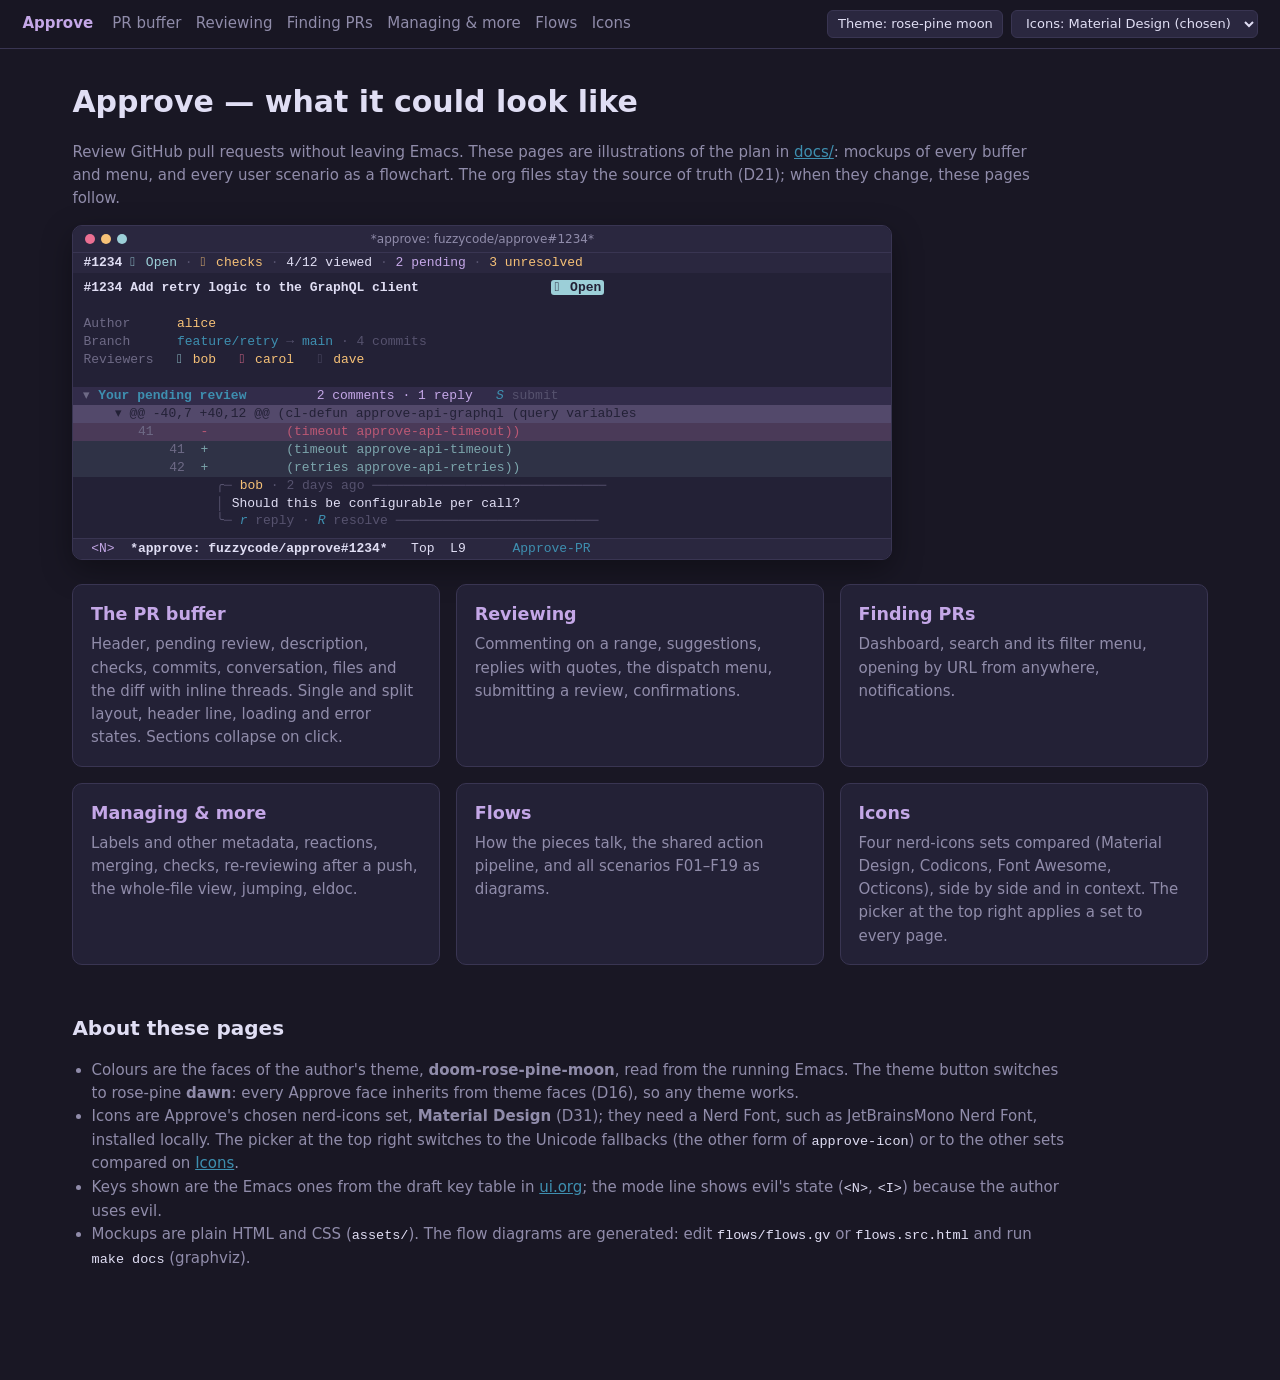
==== docs/html/index.html @ 1b1d90ea "feat(sections): show author, repository, branch and dates as metadata rows The header was the title," ====
<!doctype html>
<html lang="en" data-theme="moon">
<head>
<meta charset="utf-8">
<meta name="viewport" content="width=device-width, initial-scale=1">
<title>Approve — what it could look like</title>
<link rel="stylesheet" href="assets/approve.css">
<script src="assets/approve.js"></script>
</head>
<body>
<header class="top">
  <a class="brand" href="index.html">Approve</a>
  <nav>
    <a href="pr.html">PR buffer</a>
    <a href="review.html">Reviewing</a>
    <a href="find.html">Finding PRs</a>
    <a href="manage.html">Managing &amp; more</a>
    <a href="flows.html">Flows</a>
    <a href="icons.html">Icons</a>
  </nav>
  <div class="toggles"><button id="theme-btn">Theme</button><button id="icons-btn">Icons</button></div>
</header>

<main>
<h1>Approve — what it could look like</h1>
<p class="lead">Review GitHub pull requests without leaving Emacs. These pages are illustrations of the plan in
<a href="../index.org">docs/</a>: mockups of every buffer and menu, and every user scenario as a flowchart.
The org files stay the source of truth (D21); when they change, these pages follow.</p>

<div class="emacs" style="max-width:820px">
<div class="tb">*approve: fuzzycode/approve#1234*</div>
<div class="win">
<div class="hl"><span class="b">#1234</span> <span class="ok"><i data-i="open">●</i> Open</span> <span class="d">·</span> <span class="wa"><i data-i="check-pending">◐</i> checks</span> <span class="d">·</span> 4/12 viewed <span class="d">·</span> <span class="ir">2 pending</span> <span class="d">·</span> <span class="wa">3 unresolved</span></div>
<div class="buf">
<p><span class="t">#1234 Add retry logic to the GraphQL client</span>                 <span class="badge open"><i data-i="open">●</i> Open</span></p>
<p></p>
<p><span class="m">Author</span>      <span class="u">alice</span></p>
<p><span class="m">Branch</span>      <span class="pi">feature/retry</span> <span class="d">→</span> <span class="pi">main</span> <span class="d">· 4 commits</span></p>
<p><span class="m">Reviewers</span>   <span class="ok"><i data-i="approved">✓</i></span> <span class="u">bob</span>   <span class="er"><i data-i="changes-requested">✗</i></span> <span class="u">carol</span>   <span class="d"><i data-i="requested">○</i></span> <span class="u">dave</span></p>
<p></p>
<p class="pend"><span class="tog"></span> <span class="h">Your pending review</span>         <span class="ir">2 comments · 1 reply</span>   <span class="k">S</span> <span class="d">submit</span></p>
<p class="hunk">    ▾ @@ -40,7 +40,12 @@ (cl-defun approve-api-graphql (query variables</p>
<p class="del">       <span class="ln">41    </span>  -          (timeout approve-api-timeout))</p>
<p class="add">       <span class="ln">    41</span>  +          (timeout approve-api-timeout)</p>
<p class="add">       <span class="ln">    42</span>  +          (retries approve-api-retries))</p>
<p>                 <span class="d">╭─</span> <span class="u">bob</span> <span class="d">· 2 days ago ──────────────────────────────</span></p>
<p>                 <span class="d">│</span> Should this be configurable per call?</p>
<p>                 <span class="d">╰─</span> <span class="k">r</span> <span class="d">reply ·</span> <span class="k">R</span> <span class="d">resolve ──────────────────────────</span></p>
</div>
<div class="ml"> <span class="ir">&lt;N&gt;</span>  <span class="b">*approve: fuzzycode/approve#1234*</span>   Top  L9      <span class="pi">Approve-PR</span></div>
</div>
</div>

<div class="cards">
  <a class="card" href="pr.html"><h3>The PR buffer</h3>
    <p>Header, pending review, description, checks, commits, conversation, files and the diff with inline threads.
    Single and split layout, header line, loading and error states. Sections collapse on click.</p></a>
  <a class="card" href="review.html"><h3>Reviewing</h3>
    <p>Commenting on a range, suggestions, replies with quotes, the dispatch menu, submitting a review,
    confirmations.</p></a>
  <a class="card" href="find.html"><h3>Finding PRs</h3>
    <p>Dashboard, search and its filter menu, opening by URL from anywhere, notifications.</p></a>
  <a class="card" href="manage.html"><h3>Managing &amp; more</h3>
    <p>Labels and other metadata, reactions, merging, checks, re-reviewing after a push, the whole-file view,
    jumping, eldoc.</p></a>
  <a class="card" href="flows.html"><h3>Flows</h3>
    <p>How the pieces talk, the shared action pipeline, and all scenarios F01–F19 as diagrams.</p></a>
  <a class="card" href="icons.html"><h3>Icons</h3>
    <p>Four nerd-icons sets compared (Material Design, Codicons, Font Awesome, Octicons), side by side and in
    context. The picker at the top right applies a set to every page.</p></a>
</div>

<section class="shot">
<h2>About these pages</h2>
<ul>
  <li>Colours are the faces of the author's theme, <b>doom-rose-pine-moon</b>, read from the running Emacs. The theme
      button switches to rose-pine <b>dawn</b>: every Approve face inherits from theme faces (D16), so any theme works.</li>
  <li>Icons are Approve's chosen nerd-icons set, <b>Material Design</b> (D31); they need a Nerd Font, such as
      JetBrainsMono Nerd Font, installed locally. The picker at the top right switches to the Unicode fallbacks
      (the other form of <code>approve-icon</code>) or to the other sets compared on <a href="icons.html">Icons</a>.</li>
  <li>Keys shown are the Emacs ones from the draft key table in <a href="../ui.org">ui.org</a>; the mode line shows
      evil's state (<code>&lt;N&gt;</code>, <code>&lt;I&gt;</code>) because the author uses evil.</li>
  <li>Mockups are plain HTML and CSS (<code>assets/</code>). The flow diagrams are generated: edit
      <code>flows/flows.gv</code> or <code>flows.src.html</code> and run <code>make docs</code> (graphviz).</li>
</ul>
</section>
</main>
</body>
</html>
---- docs/html/assets/approve.css ----
/* Approve — HTML mockups.
   Colours are the faces of doom-rose-pine-moon as the author's Emacs shows
   them (default, magit-section-heading, magit-diff-*, shadow, success, …).
   The "dawn" theme shows the same mockups with rose-pine's light palette:
   every Approve face inherits from theme faces (D16), so both just work. */

:root,
[data-theme="moon"] {
  --page: #191724;
  --page-fg: #e0def4;
  --page-muted: #908caa;
  --bg: #232136;
  --fg: #e0def4;
  --surface: #2a273f;
  --overlay: #393552;
  --muted: #6e6a86;
  --subtle: #908caa;
  --shadow: #56526e;
  --love: #eb6f92;
  --gold: #f6c177;
  --rose: #ea9a97;
  --pine: #3e8fb0;
  --foam: #9ccfd8;
  --iris: #c4a7e7;
  --hl-low: #2a283e;
  --hl-med: #44415a;
  --add-fg: #7ca5ac;
  --add-bg: #2f3246;
  --del-fg: #bc5874;
  --del-bg: #4a3a58;
  --hunk-fg: #232136;
  --hunk-bg: #53496b;
  --pending-bg: #322c4a;
  --target-bg: #393552;
  --fringe: #44415a;
}

[data-theme="dawn"] {
  --page: #f2e9e1;
  --page-fg: #575279;
  --page-muted: #797593;
  --bg: #faf4ed;
  --fg: #575279;
  --surface: #f2e9e1;
  --overlay: #dfdad9;
  --muted: #9893a5;
  --subtle: #797593;
  --shadow: #a8a3b3;
  --love: #b4637a;
  --gold: #ea9d34;
  --rose: #d7827e;
  --pine: #286983;
  --foam: #56949f;
  --iris: #907aa9;
  --hl-low: #f4ede8;
  --hl-med: #dfdad9;
  --add-fg: #286983;
  --add-bg: #e3ecec;
  --del-fg: #b4637a;
  --del-bg: #f3e0e0;
  --hunk-fg: #faf4ed;
  --hunk-bg: #9893a5;
  --pending-bg: #efe6f3;
  --target-bg: #dfdad9;
  --fringe: #cecacd;
}

/* ---------- Page ---------- */

* { box-sizing: border-box; }

html { background: var(--page); color: var(--page-fg); }

body {
  margin: 0;
  font: 15px/1.55 system-ui, -apple-system, "Segoe UI", sans-serif;
}

a { color: var(--pine); }

.top {
  position: sticky; top: 0; z-index: 10;
  display: flex; gap: 1.2rem; align-items: center; flex-wrap: wrap;
  padding: .6rem 1.4rem;
  background: color-mix(in srgb, var(--page) 88%, transparent);
  backdrop-filter: blur(6px);
  border-bottom: 1px solid var(--overlay);
}
.top .brand { font-weight: 700; color: var(--iris); text-decoration: none; }
.top nav { display: flex; gap: .9rem; flex-wrap: wrap; }
.top nav a { color: var(--page-muted); text-decoration: none; }
.top nav a[aria-current="page"], .top nav a:hover { color: var(--page-fg); }
.top .toggles { margin-left: auto; display: flex; gap: .5rem; }
.top button, .top select {
  font: inherit; font-size: 13px; cursor: pointer;
  color: var(--page-fg); background: var(--surface);
  border: 1px solid var(--overlay); border-radius: 6px; padding: .2rem .6rem;
}

main { max-width: 1180px; margin: 0 auto; padding: 1.5rem 1.4rem 4rem; }
main > h1 { margin: .4rem 0 .2rem; }
.lead { color: var(--page-muted); max-width: 60rem; }

.toc { columns: 2; max-width: 52rem; color: var(--page-muted); }
.toc a { color: var(--page-fg); }

section.shot { margin: 3rem 0; scroll-margin-top: 4rem; }
section.shot > h2 { margin: 0 0 .2rem; font-size: 1.25rem; }
section.shot > h2 .ref { font-size: .8rem; font-weight: 400; color: var(--page-muted); margin-left: .6rem; }
section.shot > p, section.shot > ul { max-width: 62rem; color: var(--page-muted); }
section.shot > ul { padding-left: 1.2rem; }
section.shot code, .lead code, .card code {
  font-family: "JetBrainsMono Nerd Font Mono", "JetBrains Mono", ui-monospace, Menlo, monospace;
  font-size: .9em; color: var(--page-fg);
}

.cards { display: grid; grid-template-columns: repeat(auto-fill, minmax(300px, 1fr)); gap: 1rem; margin: 1.5rem 0; }
.card {
  display: block; padding: 1rem 1.1rem; border-radius: 10px; text-decoration: none;
  background: var(--bg); border: 1px solid var(--overlay); color: var(--page-fg);
}
.card:hover { border-color: var(--iris); }
.card h3 { margin: 0 0 .3rem; color: var(--iris); }
.card p { margin: 0; color: var(--page-muted); }

.hint-click { font-size: .85rem; color: var(--page-muted); }

/* ---------- Emacs frame ---------- */

.emacs {
  --mono: "JetBrainsMono Nerd Font Mono", "JetBrains Mono", ui-monospace, "SF Mono", Menlo, monospace;
  margin: .8rem 0 .4rem;
  background: var(--bg); color: var(--fg);
  font-family: var(--mono); font-size: 13px; line-height: 1.38;
  border: 1px solid var(--overlay); border-radius: 10px;
  box-shadow: 0 10px 30px rgba(0, 0, 0, .35);
  overflow: hidden;
}
[data-theme="dawn"] .emacs { box-shadow: 0 8px 24px rgba(87, 82, 121, .18); }

.emacs .tb {
  position: relative; text-align: center;
  font: 12px/26px system-ui, sans-serif; color: var(--subtle);
  background: var(--surface); border-bottom: 1px solid var(--overlay);
}
.emacs .tb::before {
  content: ""; position: absolute; left: 12px; top: 8px; width: 10px; height: 10px;
  border-radius: 50%; background: #eb6f92;
  box-shadow: 16px 0 0 #f6c177, 32px 0 0 #9ccfd8;
}

.win { display: flex; flex-direction: column; min-width: 0; }
.split { display: flex; }
.split > .win { flex: 1 1 0; min-width: 0; }
.split > .win + .win { border-left: 1px solid var(--overlay); }
.stack > .win + .win, .stack > .tr { border-top: 1px solid var(--overlay); }

.hl, .ml, .echo, .buf p, .tr p, .mini p { white-space: pre; }

.hl { background: var(--surface); padding: 1px 10px; }
.ml { background: var(--surface); padding: 1px 10px; border-top: 1px solid var(--overlay); }
.ml.off { background: var(--hl-low); color: var(--muted); }
.echo { padding: 1px 10px; min-height: 1.38em; border-top: 1px solid var(--overlay); }

.buf { padding: 6px 0 8px; overflow-x: auto; }
.buf.short { max-height: 13.5em; overflow-y: hidden; }
.buf p, .tr p, .mini p { margin: 0; padding: 0 10px; min-height: 1.38em; }
.tr { padding: 4px 0 6px; background: var(--bg); }
.mini { padding: 2px 0 4px; border-top: 1px solid var(--overlay); }

/* Line-level faces (whole line, extended like :extend t) */
.buf p.add { background: var(--add-bg); color: var(--add-fg); }
.buf p.del { background: var(--del-bg); color: var(--del-fg); }
.buf p.hunk { background: var(--hunk-bg); color: var(--hunk-fg); }
.buf p.pend { background: var(--pending-bg); }
.buf p.tgt { background: var(--target-bg); }
.buf p.cur { background: var(--hl-low); }
.mini p.sel { background: var(--overlay); }

/* Text faces */
.h { color: var(--pine); font-weight: 700; }          /* magit-section-heading */
.t { color: var(--fg); font-weight: 700; }            /* approve-title */
.fh { color: var(--fg); font-weight: 700; }           /* magit-diff-file-heading */
.d { color: var(--shadow); }                          /* shadow / approve-dim */
.m { color: var(--muted); }                           /* comments, hashes, dates */
.u { color: var(--gold); }                            /* magit-log-author */
.ok { color: var(--foam); }                           /* success */
.er { color: var(--love); }                           /* error */
.wa { color: var(--gold); }                           /* warning */
.ir { color: var(--iris); }
.ro { color: var(--rose); }
.pi { color: var(--pine); }
.b { font-weight: 700; }
.it { font-style: italic; }
.k { color: var(--pine); font-style: italic; }        /* transient-key */
.kh { color: var(--pine); font-weight: 700; }         /* transient-heading */
.ina { color: var(--shadow); }                        /* transient inapt */
.ln { color: var(--muted); }                          /* line-number */
.code { color: var(--rose); }                         /* inline code */
.link { color: var(--pine); text-decoration: underline; }
.lbl { border-radius: 3px; padding: 0 2px; font-weight: 600; }
.badge { border-radius: 3px; padding: 0 3px; font-weight: 700; }
.badge.open { background: var(--foam); color: var(--bg); }
.badge.draft { background: var(--shadow); color: var(--bg); }
.badge.merged { background: var(--iris); color: var(--bg); }
.fr-add { color: var(--foam); }
.fr-del { color: var(--love); }
.cursor { background: var(--fg); color: var(--bg); }

/* corfu popup under point */
.buf p.anchor { position: relative; }
.corfu {
  position: absolute; top: 100%; z-index: 2;
  background: var(--surface); border: 1px solid var(--overlay);
  box-shadow: 0 4px 12px rgba(0, 0, 0, .3);
}
.corfu > span { display: block; padding: 0 6px; white-space: pre; }
.corfu > span.sel { background: var(--overlay); }

/* Syntax (font-lock-*) */
.kw { color: var(--pine); font-weight: 700; }
.fn { color: var(--rose); }
.st { color: var(--gold); }
.vr { color: var(--iris); }
.cm { color: var(--muted); font-style: italic; }

/* Icons: Unicode by default; approve.js swaps in nerd-icons glyphs. */
i[data-i] { font-style: normal; }

/* Collapsible magit sections */
.s > p.hd { cursor: pointer; }
.s > p.hd:hover { background: var(--hl-low); }
.tog::before { content: "▾"; color: var(--muted); }
.s.closed > p.hd .tog::before { content: "▸"; }
.s.closed > .sb { display: none; }

/* ---------- Flows ---------- */

.flow {
  margin: .8rem 0; padding: 1rem; overflow-x: auto;
  background: var(--bg); border: 1px solid var(--overlay); border-radius: 10px;
}
.flow svg { display: block; margin: 0 auto; max-width: 100%; height: auto; }
.flow svg text { font-family: "JetBrainsMono Nerd Font Mono", "JetBrains Mono", ui-monospace, Menlo, monospace; fill: var(--fg); }
.flow svg .graph > polygon { fill: transparent; stroke: none; }
.flow svg .edge path { stroke: var(--subtle); }
.flow svg .edge polygon { fill: var(--subtle); stroke: var(--subtle); }
.flow svg .edge text { fill: var(--subtle); }
.flow svg .edge.yes text { fill: var(--foam); }
.flow svg .edge.no text { fill: var(--love); }
.flow svg .node polygon, .flow svg .node path, .flow svg .node ellipse { fill: var(--surface); stroke: var(--overlay); }
.flow svg .node.user polygon, .flow svg .node.user path { stroke: var(--gold); fill: var(--hl-low); }
.flow svg .node.user text { fill: var(--gold); }
.flow svg .node.dec polygon { stroke: var(--iris); fill: var(--hl-low); }
.flow svg .node.dec text { fill: var(--iris); }
.flow svg .node.api polygon, .flow svg .node.api path { stroke: var(--pine); }
.flow svg .node.api text { fill: var(--foam); }
.flow svg .node.err polygon, .flow svg .node.err path { stroke: var(--love); }
.flow svg .node.err text { fill: var(--love); }
.flow svg .node.ok polygon, .flow svg .node.ok path { stroke: var(--foam); }
.flow svg .node.goto polygon, .flow svg .node.goto path { stroke: var(--iris); stroke-dasharray: 4 3; fill: transparent; }
.flow svg .node.goto text { fill: var(--iris); }
.flow svg .node.note polygon, .flow svg .node.note polyline { fill: transparent; stroke: var(--shadow); }
.flow svg .node.note text { fill: var(--subtle); }
.flow svg .node.state polygon, .flow svg .node.state path, .flow svg .node.state ellipse { stroke: var(--iris); fill: var(--hl-low); }
.flow svg .cluster polygon { fill: transparent; stroke: var(--overlay); stroke-dasharray: 5 4; }
.flow svg .cluster text { fill: var(--muted); }
.flow svg a:hover text { text-decoration: underline; }

.legend { display: flex; flex-wrap: wrap; gap: .5rem 1.2rem; color: var(--page-muted); font-size: .9rem; }
.legend span::before {
  content: ""; display: inline-block; width: 22px; height: 12px; margin-right: .4rem;
  vertical-align: -1px; border: 2px solid var(--c); border-radius: 3px; background: var(--hl-low);
}
.legend .l-user { --c: var(--gold); }
.legend .l-act { --c: var(--overlay); }
.legend .l-dec { --c: var(--iris); }
.legend .l-api { --c: var(--pine); }
.legend .l-err { --c: var(--love); }
.legend .l-ok { --c: var(--foam); }
.legend .l-goto { --c: var(--iris); }
.legend .l-goto::before { border-style: dashed; background: transparent; }
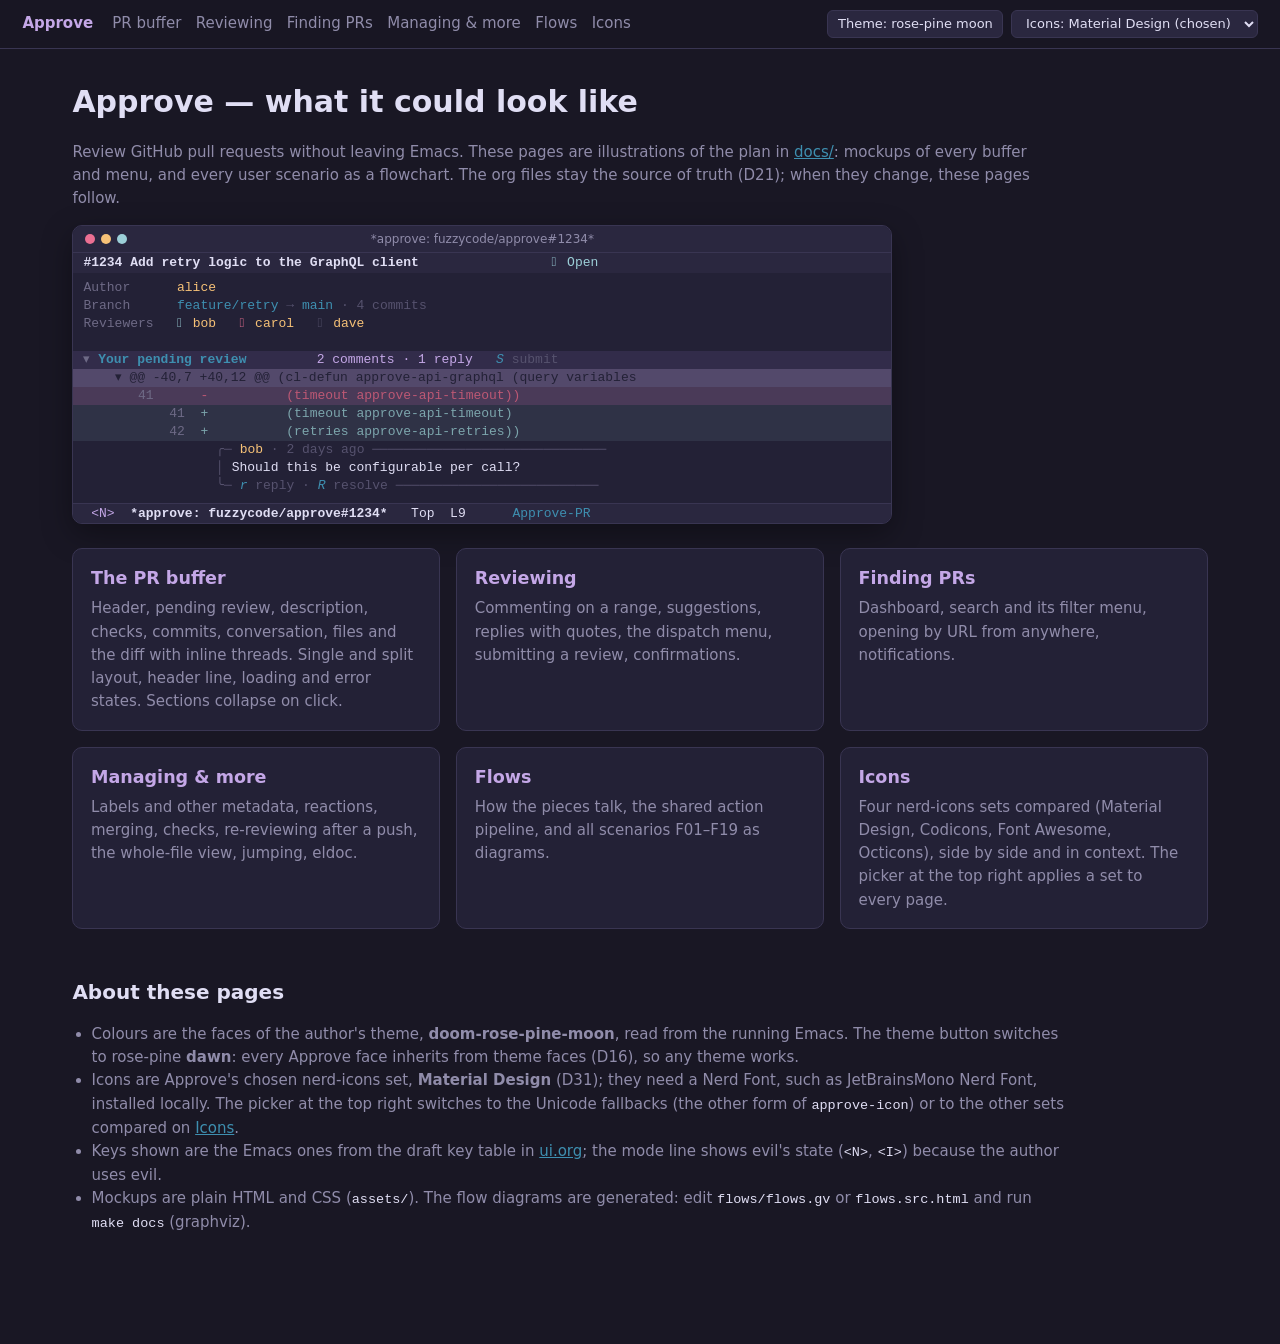
==== commit dd3780b2: "feat(pr): put the number, title and state in the header line The header line summed up counts (check" ====
--- a/docs/html/index.html
+++ b/docs/html/index.html
@@ -30,10 +30,8 @@
 <div class="emacs" style="max-width:820px">
 <div class="tb">*approve: fuzzycode/approve#1234*</div>
 <div class="win">
-<div class="hl"><span class="b">#1234</span> <span class="ok"><i data-i="open">●</i> Open</span> <span class="d">·</span> <span class="wa"><i data-i="check-pending">◐</i> checks</span> <span class="d">·</span> 4/12 viewed <span class="d">·</span> <span class="ir">2 pending</span> <span class="d">·</span> <span class="wa">3 unresolved</span></div>
+<div class="hl"><span class="t">#1234 Add retry logic to the GraphQL client</span>                 <span class="ok"><i data-i="open">●</i> Open</span></div>
 <div class="buf">
-<p><span class="t">#1234 Add retry logic to the GraphQL client</span>                 <span class="badge open"><i data-i="open">●</i> Open</span></p>
-<p></p>
 <p><span class="m">Author</span>      <span class="u">alice</span></p>
 <p><span class="m">Branch</span>      <span class="pi">feature/retry</span> <span class="d">→</span> <span class="pi">main</span> <span class="d">· 4 commits</span></p>
 <p><span class="m">Reviewers</span>   <span class="ok"><i data-i="approved">✓</i></span> <span class="u">bob</span>   <span class="er"><i data-i="changes-requested">✗</i></span> <span class="u">carol</span>   <span class="d"><i data-i="requested">○</i></span> <span class="u">dave</span></p>
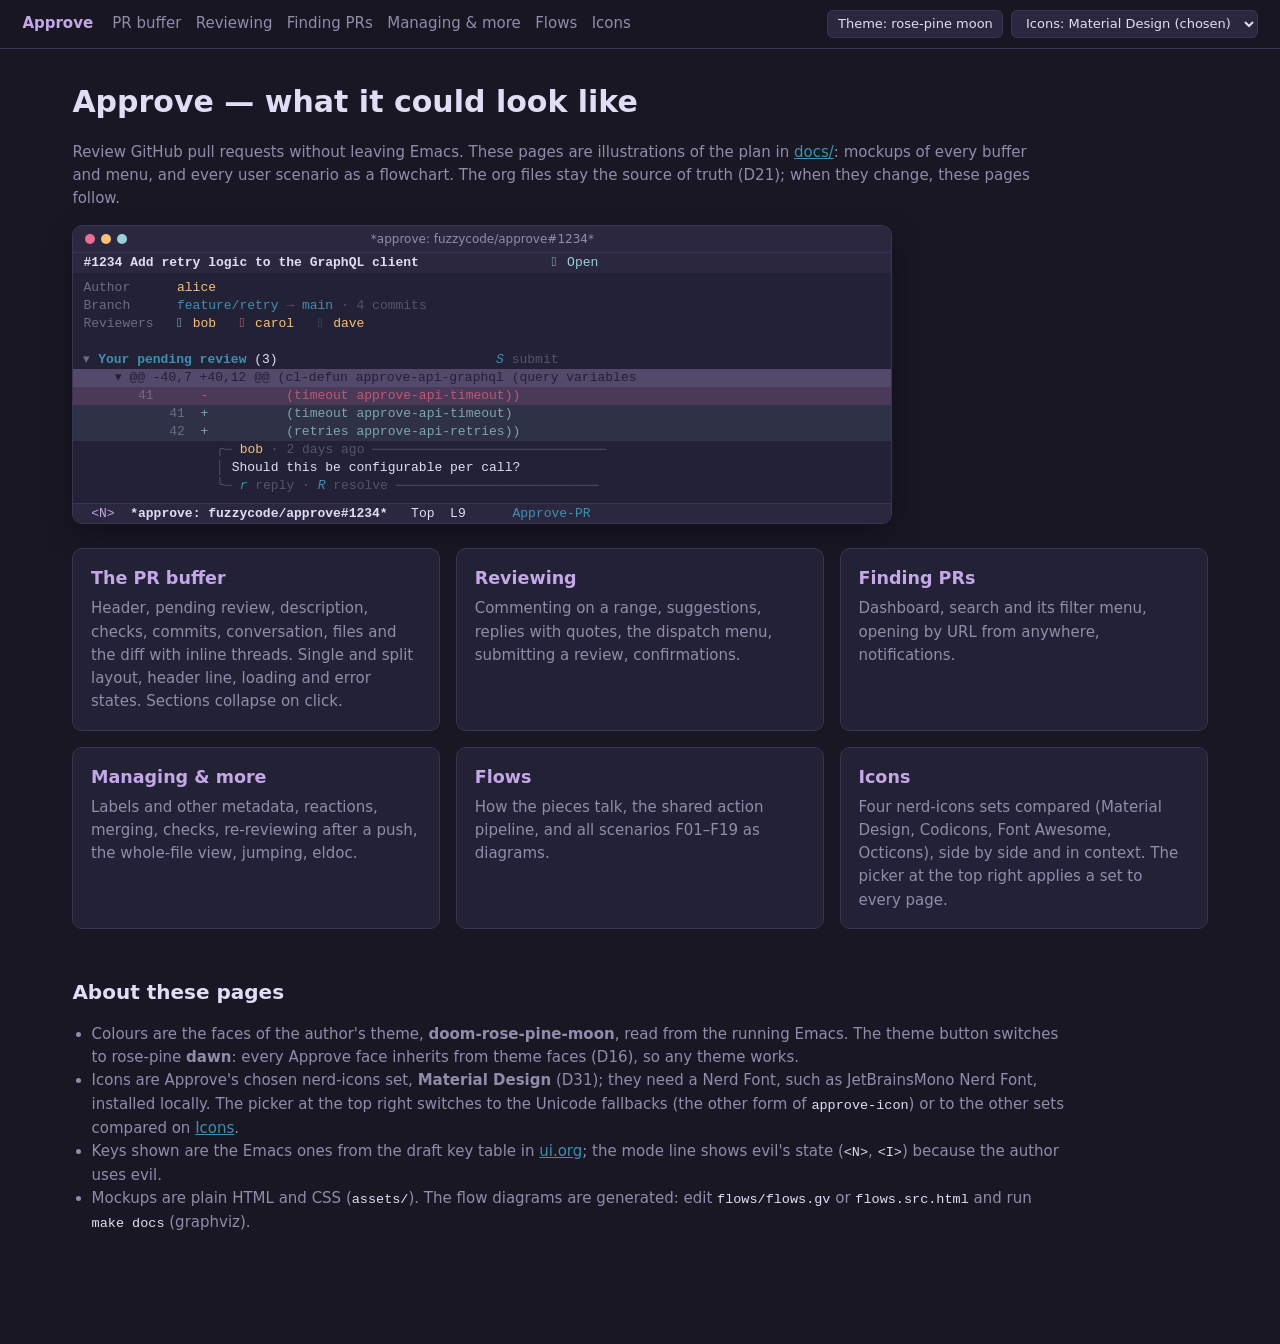
==== commit 36708f68: "feat(sections): "Your pending review (N)", without the pending background The pending review section" ====
--- a/docs/html/index.html
+++ b/docs/html/index.html
@@ -36,7 +36,7 @@
 <p><span class="m">Branch</span>      <span class="pi">feature/retry</span> <span class="d">→</span> <span class="pi">main</span> <span class="d">· 4 commits</span></p>
 <p><span class="m">Reviewers</span>   <span class="ok"><i data-i="approved">✓</i></span> <span class="u">bob</span>   <span class="er"><i data-i="changes-requested">✗</i></span> <span class="u">carol</span>   <span class="d"><i data-i="requested">○</i></span> <span class="u">dave</span></p>
 <p></p>
-<p class="pend"><span class="tog"></span> <span class="h">Your pending review</span>         <span class="ir">2 comments · 1 reply</span>   <span class="k">S</span> <span class="d">submit</span></p>
+<p><span class="tog"></span> <span class="h">Your pending review</span> (3)                            <span class="k">S</span> <span class="d">submit</span></p>
 <p class="hunk">    ▾ @@ -40,7 +40,12 @@ (cl-defun approve-api-graphql (query variables</p>
 <p class="del">       <span class="ln">41    </span>  -          (timeout approve-api-timeout))</p>
 <p class="add">       <span class="ln">    41</span>  +          (timeout approve-api-timeout)</p>
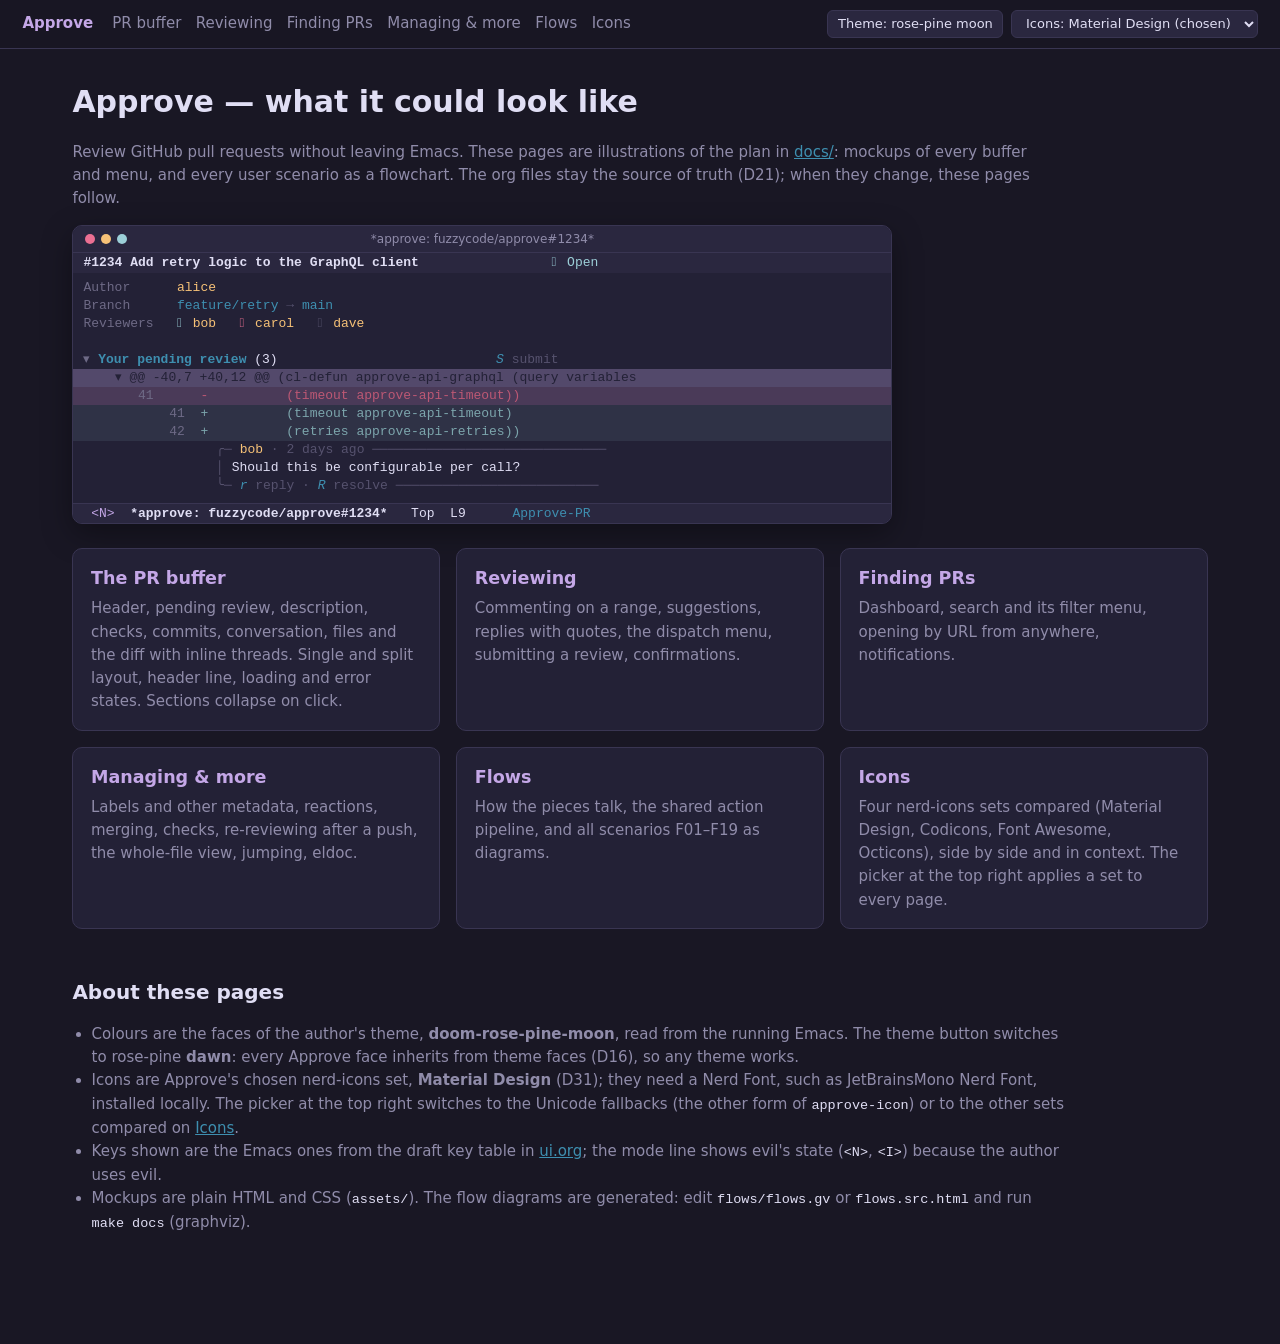
==== commit 8c6f5455: "feat(sections): drop the commit count from the branch row The Commits heading already counts the com" ====
--- a/docs/html/index.html
+++ b/docs/html/index.html
@@ -33,7 +33,7 @@
 <div class="hl"><span class="t">#1234 Add retry logic to the GraphQL client</span>                 <span class="ok"><i data-i="open">●</i> Open</span></div>
 <div class="buf">
 <p><span class="m">Author</span>      <span class="u">alice</span></p>
-<p><span class="m">Branch</span>      <span class="pi">feature/retry</span> <span class="d">→</span> <span class="pi">main</span> <span class="d">· 4 commits</span></p>
+<p><span class="m">Branch</span>      <span class="pi">feature/retry</span> <span class="d">→</span> <span class="pi">main</span></p>
 <p><span class="m">Reviewers</span>   <span class="ok"><i data-i="approved">✓</i></span> <span class="u">bob</span>   <span class="er"><i data-i="changes-requested">✗</i></span> <span class="u">carol</span>   <span class="d"><i data-i="requested">○</i></span> <span class="u">dave</span></p>
 <p></p>
 <p><span class="tog"></span> <span class="h">Your pending review</span> (3)                            <span class="k">S</span> <span class="d">submit</span></p>
--- a/docs/html/assets/approve.css
+++ b/docs/html/assets/approve.css
@@ -30,7 +30,6 @@
   --del-bg: #4a3a58;
   --hunk-fg: #232136;
   --hunk-bg: #53496b;
-  --pending-bg: #322c4a;
   --target-bg: #393552;
   --fringe: #44415a;
 }
@@ -60,7 +59,6 @@
   --del-bg: #f3e0e0;
   --hunk-fg: #faf4ed;
   --hunk-bg: #9893a5;
-  --pending-bg: #efe6f3;
   --target-bg: #dfdad9;
   --fringe: #cecacd;
 }
@@ -172,7 +170,6 @@
 .buf p.add { background: var(--add-bg); color: var(--add-fg); }
 .buf p.del { background: var(--del-bg); color: var(--del-fg); }
 .buf p.hunk { background: var(--hunk-bg); color: var(--hunk-fg); }
-.buf p.pend { background: var(--pending-bg); }
 .buf p.tgt { background: var(--target-bg); }
 .buf p.cur { background: var(--hl-low); }
 .mini p.sel { background: var(--overlay); }
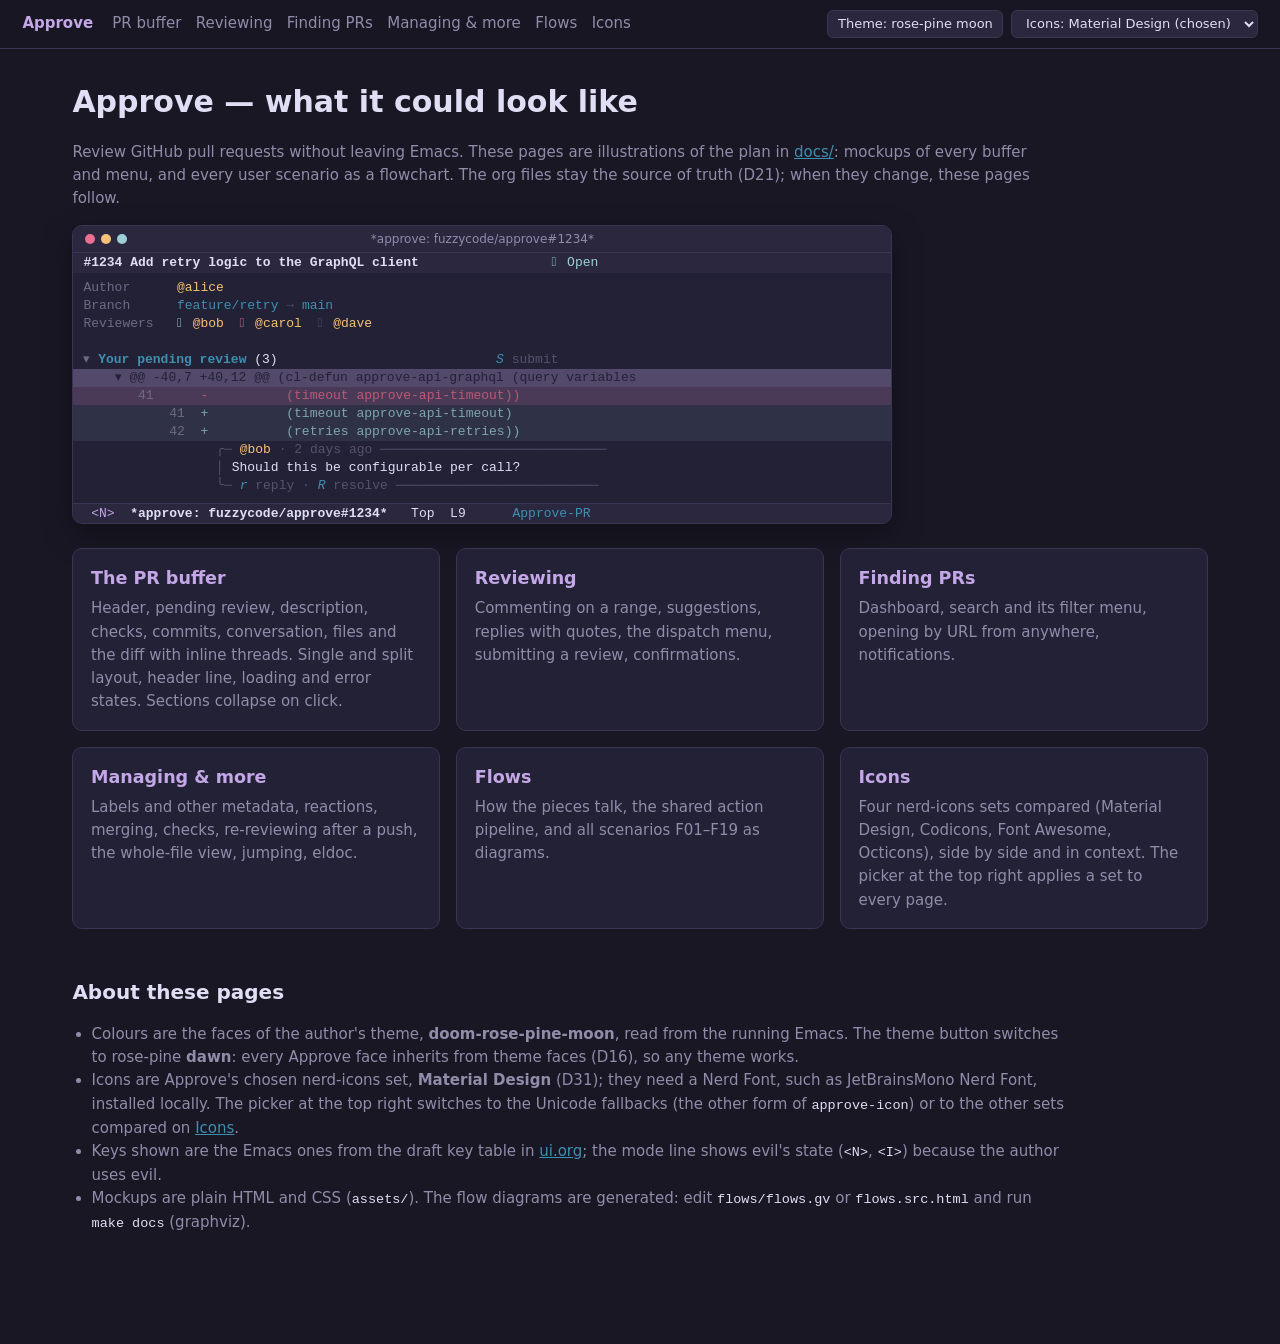
==== commit 0ffedc1b: "feat(render): write people as @login (D33) Every GitHub account Approve shows (authors, reviewers, a" ====
--- a/docs/html/index.html
+++ b/docs/html/index.html
@@ -32,16 +32,16 @@
 <div class="win">
 <div class="hl"><span class="t">#1234 Add retry logic to the GraphQL client</span>                 <span class="ok"><i data-i="open">●</i> Open</span></div>
 <div class="buf">
-<p><span class="m">Author</span>      <span class="u">alice</span></p>
+<p><span class="m">Author</span>      <span class="u">@alice</span></p>
 <p><span class="m">Branch</span>      <span class="pi">feature/retry</span> <span class="d">→</span> <span class="pi">main</span></p>
-<p><span class="m">Reviewers</span>   <span class="ok"><i data-i="approved">✓</i></span> <span class="u">bob</span>   <span class="er"><i data-i="changes-requested">✗</i></span> <span class="u">carol</span>   <span class="d"><i data-i="requested">○</i></span> <span class="u">dave</span></p>
+<p><span class="m">Reviewers</span>   <span class="ok"><i data-i="approved">✓</i></span> <span class="u">@bob</span>  <span class="er"><i data-i="changes-requested">✗</i></span> <span class="u">@carol</span>  <span class="d"><i data-i="requested">○</i></span> <span class="u">@dave</span></p>
 <p></p>
 <p><span class="tog"></span> <span class="h">Your pending review</span> (3)                            <span class="k">S</span> <span class="d">submit</span></p>
 <p class="hunk">    ▾ @@ -40,7 +40,12 @@ (cl-defun approve-api-graphql (query variables</p>
 <p class="del">       <span class="ln">41    </span>  -          (timeout approve-api-timeout))</p>
 <p class="add">       <span class="ln">    41</span>  +          (timeout approve-api-timeout)</p>
 <p class="add">       <span class="ln">    42</span>  +          (retries approve-api-retries))</p>
-<p>                 <span class="d">╭─</span> <span class="u">bob</span> <span class="d">· 2 days ago ──────────────────────────────</span></p>
+<p>                 <span class="d">╭─</span> <span class="u">@bob</span> <span class="d">· 2 days ago ─────────────────────────────</span></p>
 <p>                 <span class="d">│</span> Should this be configurable per call?</p>
 <p>                 <span class="d">╰─</span> <span class="k">r</span> <span class="d">reply ·</span> <span class="k">R</span> <span class="d">resolve ──────────────────────────</span></p>
 </div>
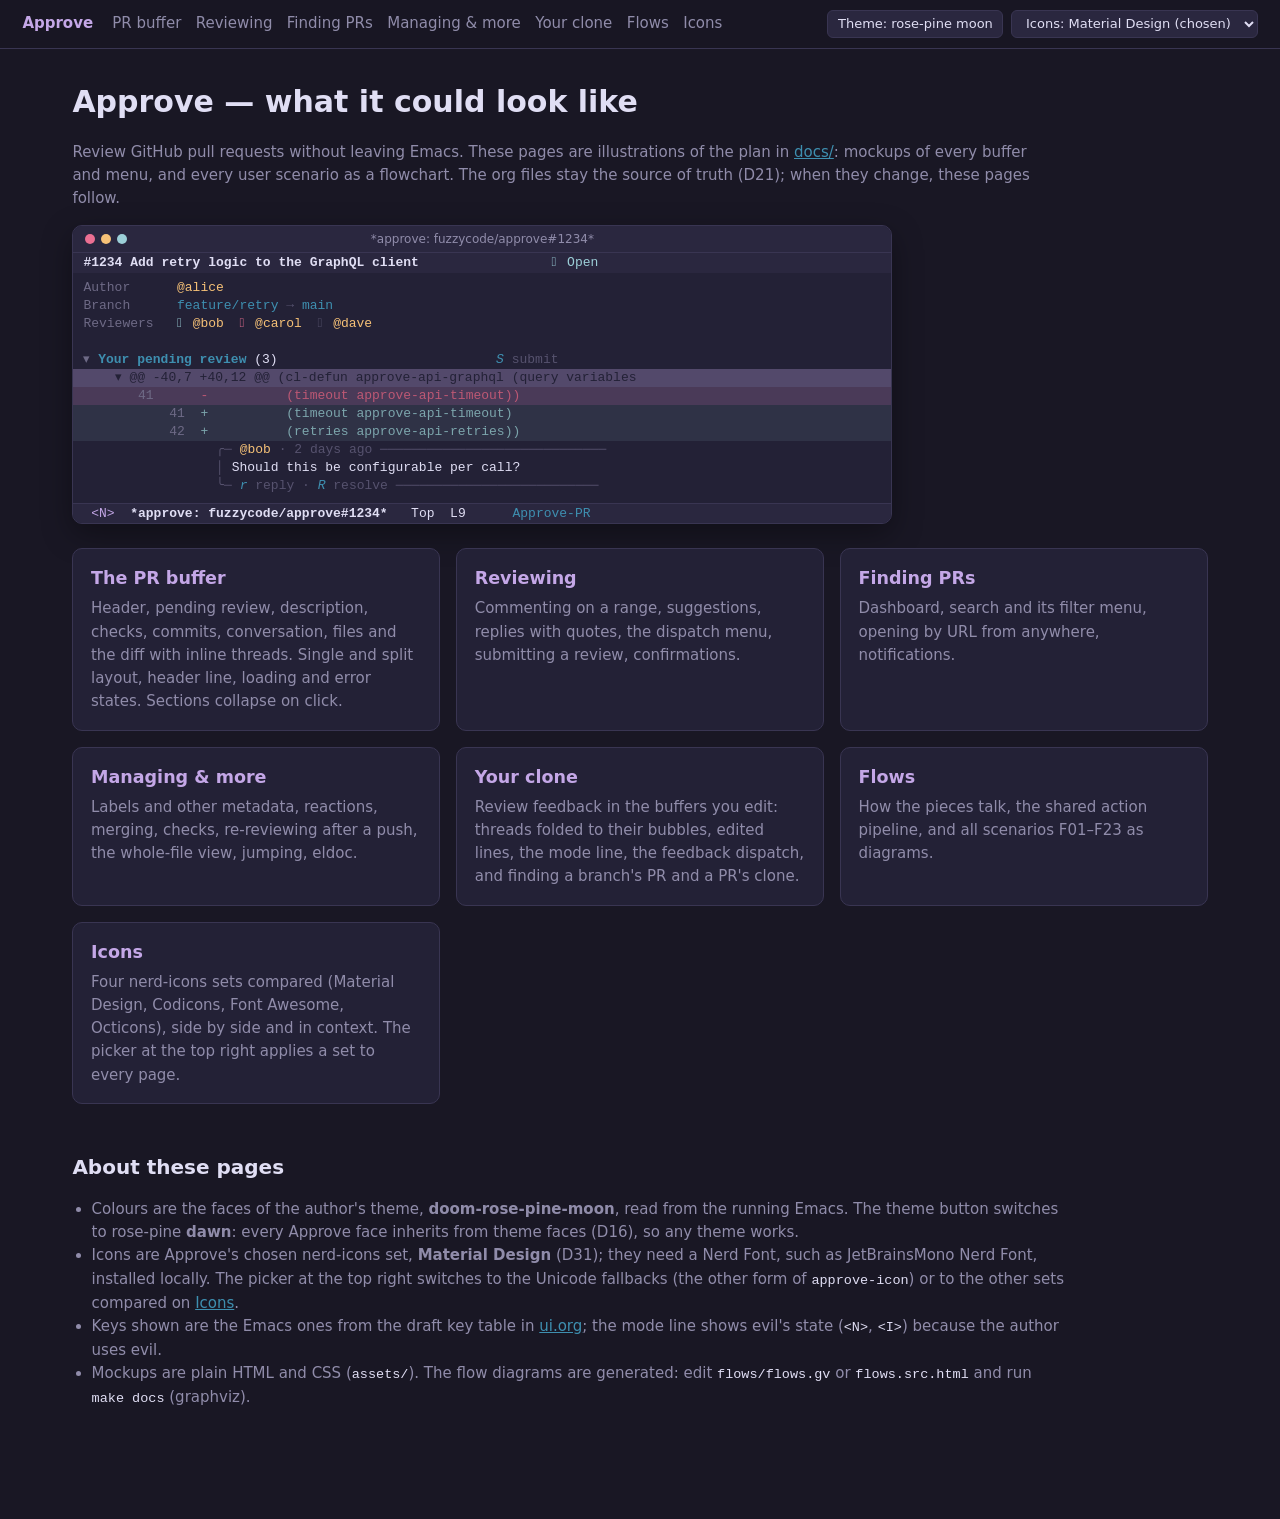
==== commit b1f3f300: "docs(flows): F21 and F22, the feedback mode's mockups (D46 proposed) The first task of Phase 7, for " ====
--- a/docs/html/index.html
+++ b/docs/html/index.html
@@ -15,6 +15,7 @@
     <a href="review.html">Reviewing</a>
     <a href="find.html">Finding PRs</a>
     <a href="manage.html">Managing &amp; more</a>
+    <a href="clone.html">Your clone</a>
     <a href="flows.html">Flows</a>
     <a href="icons.html">Icons</a>
   </nav>
@@ -61,8 +62,11 @@
   <a class="card" href="manage.html"><h3>Managing &amp; more</h3>
     <p>Labels and other metadata, reactions, merging, checks, re-reviewing after a push, the whole-file view,
     jumping, eldoc.</p></a>
+  <a class="card" href="clone.html"><h3>Your clone</h3>
+    <p>Review feedback in the buffers you edit: threads folded to their bubbles, edited lines, the mode line, the
+    feedback dispatch, and finding a branch's PR and a PR's clone.</p></a>
   <a class="card" href="flows.html"><h3>Flows</h3>
-    <p>How the pieces talk, the shared action pipeline, and all scenarios F01–F19 as diagrams.</p></a>
+    <p>How the pieces talk, the shared action pipeline, and all scenarios F01–F23 as diagrams.</p></a>
   <a class="card" href="icons.html"><h3>Icons</h3>
     <p>Four nerd-icons sets compared (Material Design, Codicons, Font Awesome, Octicons), side by side and in
     context. The picker at the top right applies a set to every page.</p></a>
--- a/docs/html/assets/approve.css
+++ b/docs/html/assets/approve.css
@@ -179,6 +179,7 @@
 .t { color: var(--fg); font-weight: 700; }            /* approve-title */
 .fh { color: var(--fg); font-weight: 700; }           /* magit-diff-file-heading */
 .d { color: var(--shadow); }                          /* shadow / approve-dim */
+.bubble { color: var(--fg); }                         /* a bubble: the line's background only */
 .m { color: var(--muted); }                           /* comments, hashes, dates */
 .u { color: var(--gold); }                            /* magit-log-author */
 .ok { color: var(--foam); }                           /* success */
@@ -202,6 +203,7 @@
 .badge.merged { background: var(--iris); color: var(--bg); }
 .fr-add { color: var(--foam); }
 .fr-del { color: var(--love); }
+.fr-chg { color: var(--gold); }
 .cursor { background: var(--fg); color: var(--bg); }
 
 /* corfu popup under point */
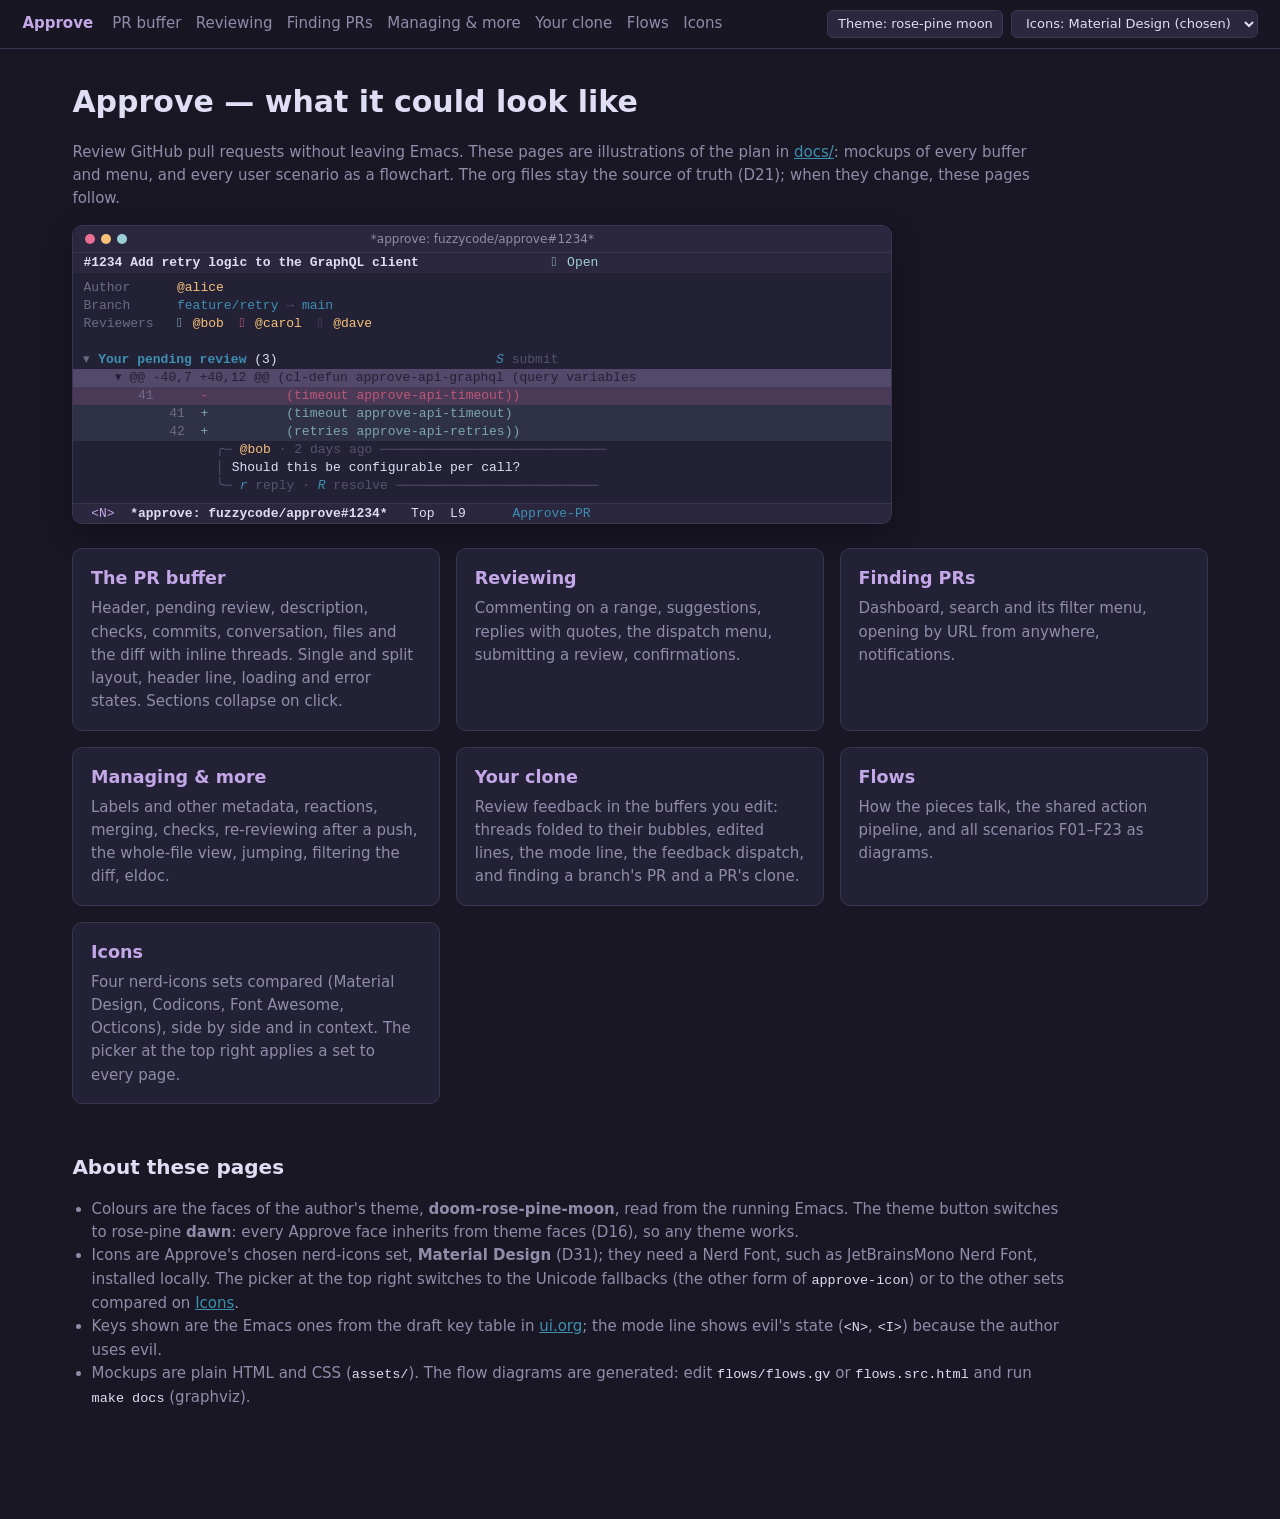
==== commit eff1e1f6: "feat(diff): filters of the diff, by path and by code owner A big pull request is read a slice at a t" ====
--- a/docs/html/index.html
+++ b/docs/html/index.html
@@ -61,7 +61,7 @@
     <p>Dashboard, search and its filter menu, opening by URL from anywhere, notifications.</p></a>
   <a class="card" href="manage.html"><h3>Managing &amp; more</h3>
     <p>Labels and other metadata, reactions, merging, checks, re-reviewing after a push, the whole-file view,
-    jumping, eldoc.</p></a>
+    jumping, filtering the diff, eldoc.</p></a>
   <a class="card" href="clone.html"><h3>Your clone</h3>
     <p>Review feedback in the buffers you edit: threads folded to their bubbles, edited lines, the mode line, the
     feedback dispatch, and finding a branch's PR and a PR's clone.</p></a>
--- a/docs/html/assets/approve.css
+++ b/docs/html/assets/approve.css
@@ -180,6 +180,7 @@
 .fh { color: var(--fg); font-weight: 700; }           /* magit-diff-file-heading */
 .d { color: var(--shadow); }                          /* shadow / approve-dim */
 .bubble { color: var(--fg); }                         /* a bubble: the line's background only */
+.mg { float: right; width: 3ch; cursor: default; }    /* the right margin (right-margin-width 3) */
 .m { color: var(--muted); }                           /* comments, hashes, dates */
 .u { color: var(--gold); }                            /* magit-log-author */
 .ok { color: var(--foam); }                           /* success */
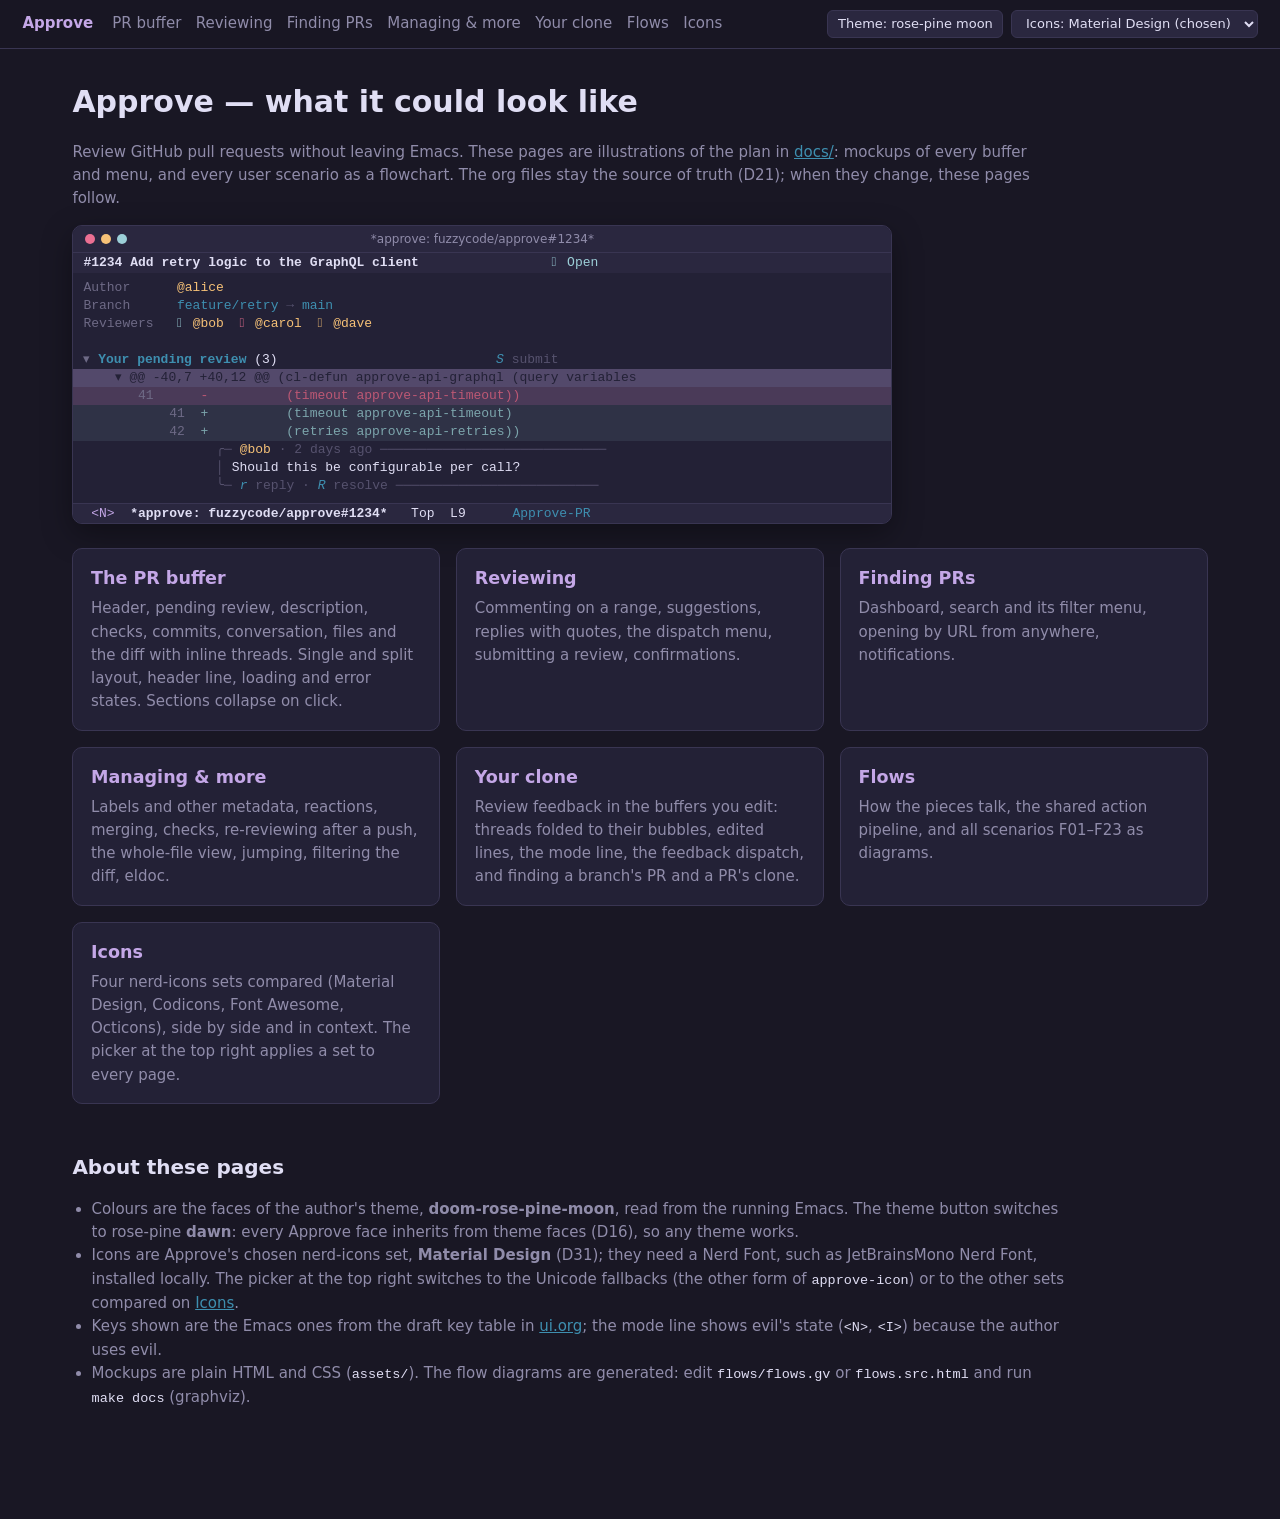
==== commit e2874674: "style(faces): colour reviewers asked for a review The mark of a reviewer who was asked and has not r" ====
--- a/docs/html/index.html
+++ b/docs/html/index.html
@@ -35,7 +35,7 @@
 <div class="buf">
 <p><span class="m">Author</span>      <span class="u">@alice</span></p>
 <p><span class="m">Branch</span>      <span class="pi">feature/retry</span> <span class="d">→</span> <span class="pi">main</span></p>
-<p><span class="m">Reviewers</span>   <span class="ok"><i data-i="approved">✓</i></span> <span class="u">@bob</span>  <span class="er"><i data-i="changes-requested">✗</i></span> <span class="u">@carol</span>  <span class="d"><i data-i="requested">○</i></span> <span class="u">@dave</span></p>
+<p><span class="m">Reviewers</span>   <span class="ok"><i data-i="approved">✓</i></span> <span class="u">@bob</span>  <span class="er"><i data-i="changes-requested">✗</i></span> <span class="u">@carol</span>  <span class="wa"><i data-i="requested">○</i></span> <span class="u">@dave</span></p>
 <p></p>
 <p><span class="tog"></span> <span class="h">Your pending review</span> (3)                            <span class="k">S</span> <span class="d">submit</span></p>
 <p class="hunk">    ▾ @@ -40,7 +40,12 @@ (cl-defun approve-api-graphql (query variables</p>
